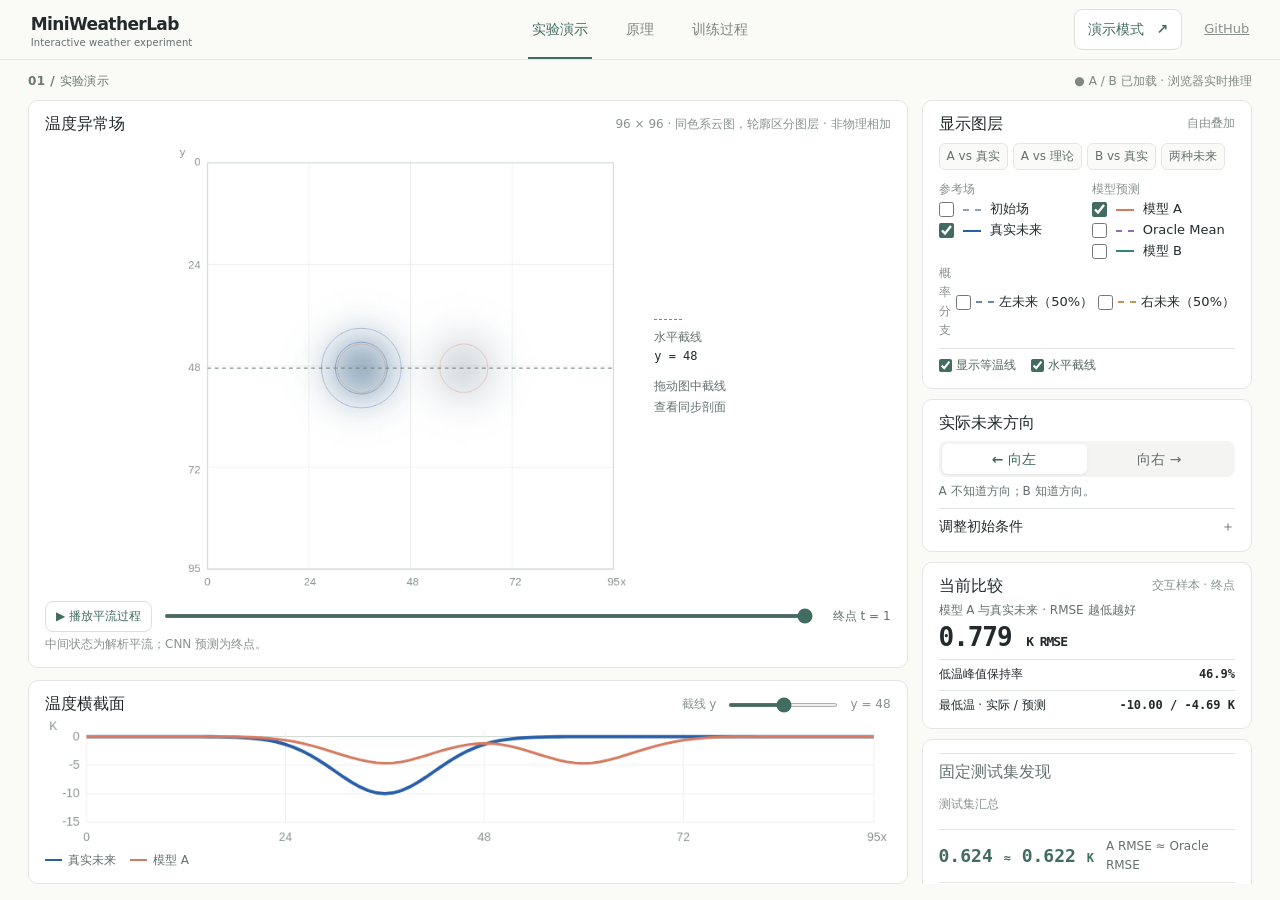
==== web/index.html @ 201e47e3 "Initial release: MiniWeatherLab" ====
<!doctype html>
<html lang="zh-CN"><head><meta charset="utf-8"><meta name="viewport" content="width=device-width,initial-scale=1"><title>MiniWeatherLab · 互动天气实验</title><link rel="stylesheet" href="style.css"><link rel="stylesheet" href="principle.css"><link rel="stylesheet" href="training.css"><script defer src="vendor/onnxruntime/ort.min.js"></script><script defer src="principle.js"></script><script defer src="training.js"></script><script defer src="app.js"></script></head>
<body><header class="topbar"><div class="brand">MiniWeatherLab <small>Interactive weather experiment</small></div><nav aria-label="主要导航"><button class="tab active" data-tab="experiment">实验演示</button><button class="tab" data-tab="principle">原理</button><button class="tab" data-tab="training">训练过程</button></nav><div class="top-actions"><button id="present-open" class="outline">演示模式 <span>↗</span></button><a class="github" href="https://github.com/zhuzai-2007/MiniWeatherLab">GitHub</a></div></header>
<main><section id="experiment" class="view"><div class="view-label"><span>01 / 实验演示</span><span id="status" class="status">正在加载模型…</span></div><div class="experiment-grid"><div class="visual-column"><section class="panel field-panel"><div class="panel-heading"><h2>温度异常场</h2><span class="small-label">96 × 96 · 同色系云图，轮廓区分图层 · 非物理相加</span></div><div class="field-layout"><div class="plot-wrap"><canvas id="field" width="620" height="620" aria-label="可叠加温度异常场，点击或拖动调整截线"></canvas><div id="field-tip" class="tooltip" hidden></div></div><div class="field-note"><span class="note-line"></span><span>水平截线<br><b id="slice-label">y = 48</b></span><p>拖动图中截线<br>查看同步剖面</p></div></div><div class="play-row"><button id="physical-play" class="subtle-button">▶ 播放平流过程</button><input id="physical-progress" type="range" min="0" max="100" value="100" aria-label="平流过程进度"><span id="physical-label">终点 t = 1</span></div><p class="footnote">中间状态为解析平流；CNN 预测为终点。</p></section><section class="panel profile-panel"><div class="panel-heading"><h2>温度横截面</h2><label class="slice-control">截线 y <input id="slice-range" type="range" min="0" max="95" value="48" aria-label="温度截线 y 坐标"><span id="profile-y">y = 48</span></label></div><div class="profile-wrap"><canvas id="profile" width="980" height="220" aria-label="温度横截面曲线"></canvas><div id="profile-tip" class="tooltip" hidden></div></div><div id="profile-legend" class="legend"></div></section></div><aside class="sidebar"><section class="panel controls"><div class="section-title"><h2>显示图层</h2><span>自由叠加</span></div><div class="presets"><button data-preset="truth,a">A vs 真实</button><button data-preset="a,oracle">A vs 理论</button><button data-preset="truth,b">B vs 真实</button><button data-preset="left,right">两种未来</button></div><div id="layers"></div><div class="aux-layers"><label><input id="show-contours" type="checkbox" checked> 显示等温线</label><label><input id="show-slice" type="checkbox" checked> 水平截线</label></div></section><section class="panel direction-card"><h2>实际未来方向</h2><div class="seg"><button data-dir="-1" class="active">← 向左</button><button data-dir="1">向右 →</button></div><p class="hint">A 不知道方向；B 知道方向。</p><details class="parameters"><summary>调整初始条件 <span>＋</span></summary><div class="parameter-list"><label>异常幅度 <output id="amp-out"></output><input id="amp" type="range" min="6" max="14" step="0.5" value="10"></label><label>中心 X <output id="x-out"></output><input id="x" type="range" min="20" max="75" value="48"></label><label>中心 Y <output id="y-out"></output><input id="y" type="range" min="20" max="75" value="48"></label><label>宽度 σ <output id="sigma-out"></output><input id="sigma" type="range" min="3.5" max="6" step="0.5" value="6"></label><button id="reset" class="text-button">恢复默认样本 ↺</button></div></details></section><section class="panel comparison"><div class="section-title"><h2>当前比较</h2><span>交互样本 · 终点</span></div><div id="metrics"></div></section><section class="panel finding"><div class="section-title"><h2>固定测试集发现</h2><span>测试集汇总</span></div><div><strong>0.624 <small>≈</small> 0.622 <small>K</small></strong><span>A RMSE ≈ Oracle RMSE</span></div><div><strong>46.8% <small>→</small> 95.9%</strong><span>峰值保持率 · A → B</span></div></section></aside></div></section><section id="principle" class="view" hidden><div class="view-label"><span>02 / 原理</span><span>从一个初始场到预测结果</span></div><div id="principle-content"></div></section><section id="training" class="view" hidden><div class="view-label"><span>03 / 训练过程</span><span>真实训练记录与固定样本</span></div><div id="training-content"></div></section></main>
<div id="presentation" class="presentation" hidden role="dialog" aria-modal="true" aria-label="演示模式"><div class="present-top"><span>MiniWeatherLab <small> / 演示模式</small></span><button id="present-close">退出演示 ×</button></div><div class="present-body"><div class="present-heading"><div id="present-kicker" class="eyebrow"></div><h2 id="present-title"></h2><p id="present-copy"></p></div><div class="present-content"><div class="present-chart"><canvas id="present-field" width="620" height="620"></canvas><canvas id="present-profile" width="820" height="180"></canvas><div id="present-legend" class="legend"></div></div><aside id="present-aside"></aside></div></div><div class="present-bottom"><div id="present-dots"></div><div class="present-buttons"><button id="present-prev">← 上一步</button><button id="present-next" class="primary">下一步 →</button></div></div></div></body></html>
---- web/style.css ----
:root{--bg:#fafaf7;--paper:#fff;--ink:#222a2b;--muted:#64706f;--line:#e3e7e3;--green:#426c61;--soft:#e5f0eb;font-family:Inter,"Segoe UI","PingFang SC","Microsoft YaHei",system-ui,sans-serif;color:var(--ink);background:var(--bg);font-synthesis:none}*{box-sizing:border-box}body{margin:0;font-size:14px;line-height:1.6}button,input,summary{font:inherit}button{cursor:pointer}button:focus-visible,input:focus-visible,summary:focus-visible,canvas:focus-visible{outline:2px solid #426c61;outline-offset:3px}button{color:inherit}p,h1,h2,h3{margin:0}h1{font-size:clamp(27px,2.4vw,36px);line-height:1.25;letter-spacing:-.045em;font-weight:650}h2{font-size:18px;line-height:1.3;font-weight:650}h3{font-size:14px;font-weight:650}.topbar{height:68px;padding:0 3.2%;border-bottom:1px solid var(--line);display:grid;grid-template-columns:1fr auto 1fr;align-items:center;background:rgba(250,250,247,.97)}.brand{font-size:17px;font-weight:700;letter-spacing:-.035em}.brand small{display:block;font-size:10px;font-weight:400;letter-spacing:.01em;color:var(--muted);line-height:1}.topbar nav{align-self:stretch;display:flex;gap:30px}.tab{position:relative;border:0;background:none;padding:0 4px;color:#7d8782}.tab.active{color:var(--green);font-weight:700}.tab.active:after{content:"";height:2px;position:absolute;bottom:0;left:0;right:0;background:var(--green)}.top-actions{justify-self:end;display:flex;align-items:center;gap:22px}.outline,.subtle-button{background:#fff;border:1px solid #d9e1dc;border-radius:8px;padding:8px 13px;font-weight:600;color:var(--green)}.outline span{margin-left:8px}.github{color:#89928e;font-size:13px}main{max-width:1440px;padding:28px 38px 48px;margin:auto}.view[hidden],.presentation[hidden]{display:none}.view{animation:appear .2s ease}@keyframes appear{from{opacity:.6;transform:translateY(3px)}to{opacity:1;transform:none}}.page-heading{display:flex;justify-content:space-between;align-items:end;gap:20px;margin:0 0 22px}.page-heading p{color:var(--muted);font-size:15px;margin-top:6px}.eyebrow{font-size:12px;color:var(--green);letter-spacing:.08em;font-weight:650;margin-bottom:7px}.status{color:#6f817a;font-size:12px;white-space:nowrap}.experiment-grid{display:grid;grid-template-columns:minmax(0,1fr) 315px;gap:22px;align-items:start}.visual-column,.sidebar{display:grid;gap:16px}.panel{background:var(--paper);border:1px solid var(--line);border-radius:11px;padding:20px 22px}.panel-heading,.section-title{display:flex;align-items:start;justify-content:space-between;gap:12px}.panel-heading p{color:var(--muted);font-size:12px;margin-top:4px}.small-label,.section-title span{font-size:12px;color:#89928e;white-space:nowrap}.field-layout{display:flex;align-items:center;justify-content:center;gap:24px}.plot-wrap{position:relative;width:min(100%,420px);flex:0 1 420px}.plot-wrap canvas,.profile-wrap canvas{width:100%;height:auto;display:block;touch-action:none}.field-note{width:125px;color:var(--muted);font-size:12px}.field-note b{color:var(--ink);font-family:ui-monospace,Consolas,monospace;font-weight:500}.field-note p{margin-top:16px;line-height:1.7}.note-line{display:block;width:28px;border-top:1px dashed #7c8c84;margin-bottom:8px}.play-row{display:flex;align-items:center;gap:14px;margin-top:2px;color:var(--muted);font-size:12px}.play-row input{flex:1}.play-row span{min-width:66px;text-align:right}input[type=range]{accent-color:var(--green);height:4px}.footnote{font-size:12px;color:#89928e;margin-top:9px}.profile-panel{padding-top:17px}.profile-wrap{position:relative;margin-top:6px}.legend{display:flex;flex-wrap:wrap;gap:7px 18px;color:var(--muted);font-size:12px}.legend span{display:inline-flex;align-items:center;gap:6px}.legend i{width:17px;border-top:2px solid var(--c);display:inline-block}.legend i.dashed{border-top-style:dashed}.controls{padding:20px}.presets{display:flex;flex-wrap:wrap;gap:6px;margin:15px 0 16px}.presets button{border:1px solid var(--line);border-radius:6px;background:#fafbf9;padding:4px 8px;color:#64706f;font-size:12px}.presets button:hover,.text-button:hover{color:var(--green);border-color:#a8c1b4}.layer-group{margin-top:12px}.layer-group>p{font-size:12px;color:#89928e;margin-bottom:3px}.layer{display:flex;align-items:center;gap:9px;padding:3px 0;cursor:pointer}.layer input{accent-color:var(--green);width:15px;height:15px;margin:0}.layer .swatch{width:18px;border-top:2px solid var(--c)}.layer .swatch.dashed{border-top-style:dashed}.side-divider{border-top:1px solid var(--line);margin:16px 0}.seg{display:flex;background:#f4f5f2;border-radius:8px;padding:3px;margin-top:9px}.seg button{width:50%;border:0;border-radius:6px;background:transparent;padding:6px;color:var(--muted)}.seg button.active{background:white;color:var(--green);box-shadow:0 1px 3px #263a2c15;font-weight:650}.hint{color:var(--muted);font-size:12px;margin-top:8px}.parameters{border-top:1px solid var(--line);margin-top:16px;padding-top:13px}.parameters summary{cursor:pointer;list-style:none;font-weight:650}.parameters summary span{float:right;color:var(--muted)}.parameter-list{display:grid;gap:12px;margin-top:14px}.parameter-list label{font-size:12px}.parameter-list output{float:right;color:var(--green);font-family:ui-monospace,monospace}.parameter-list input{display:block;width:100%;margin:10px 0 0}.text-button{border:0;background:none;color:var(--green);padding:0;text-align:left;font-size:12px}.comparison .section-title{margin-bottom:13px}.metric-caption{font-size:12px;color:var(--muted)}.metric-number{font:600 30px/1.3 ui-monospace,Consolas,monospace;letter-spacing:-.04em;margin:3px 0}.metric-number small{font-size:13px}.metric-description{font-size:12px;color:var(--muted)}.metric-row{display:flex;justify-content:space-between;gap:12px;border-top:1px solid var(--line);padding-top:10px;margin-top:10px;font-size:12px}.metric-row b{font-family:ui-monospace,monospace;white-space:nowrap}.finding{padding:5px 6px;color:var(--muted);font-size:12px}.finding p{color:var(--ink);font-size:14px;margin-bottom:11px}.finding>div:not(.eyebrow){display:flex;flex-direction:column;border-top:1px solid var(--line);padding:8px 0}.finding strong{font:600 19px ui-monospace,monospace;color:var(--green)}.finding strong small{font-size:12px}.tooltip{position:absolute;z-index:3;background:#fff;border:1px solid #dce4df;box-shadow:0 3px 12px #23352c16;border-radius:7px;padding:7px 9px;pointer-events:none;white-space:nowrap;font:12px/1.6 ui-monospace,monospace;color:#43514b}.presentation{position:fixed;inset:0;z-index:20;background:#fafaf7;display:flex;flex-direction:column;padding:24px 4vw}.present-top,.present-bottom{display:flex;justify-content:space-between;align-items:center}.present-top{font-weight:700}.present-top small{color:var(--muted);font-size:12px;font-weight:400}.present-top button,.present-buttons button{border:1px solid var(--line);border-radius:8px;padding:8px 14px;background:white}.present-body{width:min(1180px,100%);margin:auto;min-height:0}.present-heading h2{font-size:clamp(26px,3vw,38px);letter-spacing:-.04em}.present-heading p{font-size:16px;color:var(--muted);margin-top:7px}.present-content{display:grid;grid-template-columns:minmax(0,1fr) 280px;align-items:center;gap:6vw;margin-top:8px}.present-chart{text-align:center;min-height:0}.present-chart>canvas:first-child{display:block;width:min(100%,min(53vh,520px));margin:auto}.present-chart>canvas:nth-child(2){width:min(100%,620px);display:none;margin:auto}.present-chart.profile-visible>canvas:first-child{width:min(100%,min(40vh,400px))}.present-chart.profile-visible>canvas:nth-child(2){display:block}.present-chart .legend{justify-content:center}.present-content aside{font-size:15px;color:var(--muted)}.present-content aside strong{display:block;color:var(--green);font:600 32px/1.3 ui-monospace,monospace;margin:18px 0 5px}.present-content aside button{margin-top:20px}.present-bottom{border-top:1px solid var(--line);padding-top:16px}.present-buttons{display:flex;gap:8px}.present-buttons .primary,.primary{background:var(--green);border-color:var(--green);color:white}.dot{width:8px;height:8px;border:0;border-radius:50%;background:#d4dcd6;padding:0;margin-right:9px}.dot.active{background:var(--green)}@media(max-width:1023px){.experiment-grid{grid-template-columns:1fr}.sidebar{grid-template-columns:1fr 1fr}.controls{grid-row:span 2}.finding{padding:15px}.field-layout{gap:10px}}@media(max-width:650px){.topbar{height:auto;min-height:62px;padding:10px 16px;grid-template-columns:1fr auto;gap:4px}.brand{font-size:15px}.brand small,.github{display:none}.topbar nav{grid-row:2;grid-column:1/-1;height:40px;justify-content:center}.top-actions{grid-column:2;grid-row:1}.outline{padding:6px 9px;font-size:12px}main{padding:22px 15px 36px}.page-heading{display:block}.status{margin-top:8px}.sidebar{grid-template-columns:1fr}.field-note{display:none}.panel{padding:16px}.field-layout{margin:5px -5px}.plot-wrap{max-width:100%}.muted{display:none}.play-row{gap:8px}.play-row button{font-size:12px;white-space:nowrap;padding:7px}.present-content{grid-template-columns:1fr;gap:4px}.presentation{padding:16px}.present-content aside{font-size:13px}.present-content aside strong{font-size:20px;margin:5px 0}.present-chart>canvas:first-child{width:min(100%,36vh)}.present-chart.profile-visible>canvas:first-child{width:min(100%,28vh)}.present-heading h2{font-size:25px}.present-heading p{font-size:13px}.present-buttons button{font-size:12px;padding:7px}.present-top{font-size:13px}}
.baseline-details{border-top:1px solid var(--line);padding-top:10px}.baseline-details summary{cursor:pointer;color:var(--green)}.baseline-details table{width:100%;border-collapse:collapse;margin-top:8px;text-align:left;font-size:11px}.baseline-details th,.baseline-details td{padding:4px 2px;border-bottom:1px solid var(--line)}.baseline-details th{font-weight:500;color:#89928e}
.slice-control{display:flex;align-items:center;gap:10px;margin-top:9px;color:#89928e;font-size:12px}.slice-control input{width:140px}.baseline-details table{font-size:12px}@media(max-width:650px){.muted{display:inline}}
/* Compact exhibition layout: one shared viewport for the three desktop views. */
@media(min-width:1024px){
  html,body{height:100%;overflow:hidden}
  .topbar{height:60px;padding-inline:2.4%}
  main{max-width:1680px;height:calc(100dvh - 60px);padding:12px 28px 16px;display:flex;flex-direction:column}
  .view:not([hidden]){height:100%;min-height:0;display:flex;flex-direction:column}
  .view-label{flex:0 0 auto;display:flex;justify-content:space-between;align-items:center;margin:0 0 9px;color:#687972;font-size:12px;letter-spacing:.035em;font-weight:650}
  .view-label>span:last-child{font-weight:400;letter-spacing:0;color:#7d8982}
  .experiment-grid{min-height:0;flex:1;grid-template-columns:minmax(0,1fr) minmax(300px,27%);gap:14px;align-items:stretch}
  .visual-column{min-height:0;display:grid;grid-template-rows:minmax(0,1fr) minmax(165px,26%);gap:12px}
  .sidebar{min-height:0;display:flex;flex-direction:column;gap:10px;overflow:auto;overscroll-behavior:contain}
  .panel{padding:13px 16px;border-radius:10px}
  .field-panel{min-height:0;display:grid;grid-template-rows:auto minmax(0,1fr) auto auto;gap:3px}
  .panel-heading{align-items:center}.panel-heading h2,.section-title h2,.direction-card h2{font-size:16px}
  .field-layout{min-height:0;gap:28px;justify-content:center}
  .plot-wrap{height:100%;max-height:590px;width:auto;max-width:calc(100% - 155px);aspect-ratio:1;flex:0 1 auto}
  .plot-wrap canvas{width:100%;height:100%}
  .field-note{font-size:12px;flex:0 0 115px}.field-note p{margin-top:10px}
  .play-row{margin:0;gap:10px}.play-row button{padding:5px 10px}.footnote{margin:0}
  .profile-panel{min-height:0;display:grid;grid-template-rows:auto minmax(0,1fr) auto;gap:3px}
  .profile-wrap{min-height:0;margin:0}.profile-wrap canvas{width:100%;height:100%}
  .slice-control{margin:0}.slice-control input{width:110px}.legend{gap:4px 14px}
  .controls{padding:13px 16px}.presets{margin:8px 0;gap:5px}.presets button{padding:3px 7px}
  #layers{display:grid;grid-template-columns:1fr 1fr;column-gap:10px}.layer-group{margin:2px 0 0}.layer-group>p{margin:0}.layer{padding:1px 0;line-height:1.45;font-size:13px}.layer-group:last-child{grid-column:1 / -1;display:flex;gap:12px;align-items:center}.layer-group:last-child>p{min-width:50px}
  .aux-layers{display:flex;gap:15px;border-top:1px solid var(--line);padding-top:7px;margin-top:7px;font-size:12px;color:#52675d}.aux-layers label{display:flex;align-items:center;gap:4px}.aux-layers input{accent-color:var(--green);margin:0}
  .direction-card .seg{margin-top:7px}.seg button{padding:4px}.hint{margin-top:5px}.parameters{margin-top:7px;padding-top:6px}.parameter-list{gap:8px}.parameter-list input{margin-top:6px}
  .comparison .section-title{margin-bottom:5px}.metric-number{font-size:26px;margin:0}.metric-row{margin-top:5px;padding-top:5px;font-size:12px}.metric-caption{font-size:12px}
  .finding{padding:13px 16px}.finding>div:not(.section-title){display:grid;grid-template-columns:auto 1fr;gap:12px;align-items:center;border-top:1px solid var(--line);padding:7px 0 0;margin-top:7px}.finding strong{font-size:18px;white-space:nowrap}.finding span{font-size:12px}
  #principle-content,#training-content{flex:1;min-height:0}
}
@media(max-width:1023px){.view-label{display:flex;justify-content:space-between;color:#687972;font-size:12px;margin:0 0 12px}.aux-layers{display:flex;gap:16px;margin-top:12px;font-size:13px}.aux-layers input{accent-color:var(--green)}.direction-card{padding:16px}.finding{background:white;border:1px solid var(--line);border-radius:10px}.finding>div:not(.section-title){margin-top:8px}.field-note{display:none}}
@media(min-width:1024px) and (max-height:800px){main{padding-top:8px;padding-bottom:10px}.view-label{margin-bottom:6px}.sidebar{gap:7px}.panel{padding:10px 13px}.controls{padding:10px 13px}.layer{font-size:12px}.presets{margin:5px 0}.presets button{padding:2px 6px}.aux-layers{margin-top:4px;padding-top:5px}.finding{padding:10px 13px}.finding>div:not(.section-title){padding-top:4px;margin-top:4px}.finding strong{font-size:16px}.metric-number{font-size:23px}.visual-column{grid-template-rows:minmax(0,1fr) minmax(150px,25%);gap:8px}.footnote{font-size:11px}}
@media(min-width:1024px){.finding>.section-title{display:flex;flex-direction:row;border:0;margin:0;padding:0}.layer-group:last-child{gap:5px}.layer-group:last-child>p{min-width:auto}.layer-group:last-child .layer{white-space:nowrap;gap:5px}.training-topline .training-index{display:none}}
@media(min-width:1024px) and (max-height:800px){.finding>.section-title{border:0;padding:0;margin:0}.sidebar{gap:6px}.comparison .metric-row{margin-top:3px;padding-top:3px}.direction-card .hint{margin-top:2px}.parameters{margin-top:4px;padding-top:3px}.layer-group>p{font-size:11px}}
@media(min-width:1024px){.training-topline>span{display:none}}
.training-topline .training-index{display:none}
---- web/principle.css ----
/* The principles tab fits the height supplied by the application shell. */
.principle-shell{display:grid;grid-template-columns:minmax(0,1.4fr) minmax(410px,1fr);gap:18px;height:100%;min-height:0;color:#222a2b}
.principle-panel{background:#fff;border:1px solid #e3e7e3;border-radius:11px;padding:18px 20px;min-width:0;min-height:0;display:flex;flex-direction:column}
.principle-head{display:flex;align-items:end;justify-content:space-between;gap:12px}.principle-kicker{color:#658077;letter-spacing:.06em;font-size:12px;font-weight:650}.principle-head h2{font-size:19px;line-height:1.25;margin:4px 0 0;color:#222a2b}.principle-caption{color:#89928e;font-size:12px;white-space:nowrap}
.flow-list{display:flex;flex-direction:column;justify-content:center;flex:1;min-height:0;margin:10px 0}.flow-step{display:flex;align-items:center;gap:14px;background:#f8f9f7;border:1px solid #edf0ed;border-radius:8px;padding:9px 13px;min-height:64px;flex:1;max-height:88px}.flow-index{font:600 13px ui-monospace,Consolas,monospace;color:#79948a}.flow-copy{flex:1;min-width:0}.flow-copy h3{font-size:15px;color:#222a2b;line-height:1.3;margin:0 0 3px}.flow-copy p{font-size:13px;color:#64706f;line-height:1.45;margin:0}.flow-link{height:15px;line-height:15px;padding-left:18px;color:#8da59a;font-size:13px}.flow-art{flex:0 0 145px;height:48px;display:flex;align-items:center;justify-content:center}.mini-field span{height:46px;width:84px;background:radial-gradient(ellipse at center,rgba(116,137,150,.78) 0,rgba(148,163,173,.45) 18%,rgba(148,163,173,.08) 53%,transparent 70%)}.two-futures{gap:5px}.two-futures span{display:grid;place-items:end center;width:62px;height:47px;background:radial-gradient(ellipse at center 38%,rgba(83,119,178,.55),rgba(103,133,188,.12) 38%,transparent 65%);font:11px ui-monospace,monospace;color:#6785bc}.two-futures span+span{background:radial-gradient(ellipse at center 38%,rgba(172,125,67,.55),rgba(194,149,93,.12) 38%,transparent 65%);color:#a97840}.input-pills{flex-direction:column;align-items:flex-start;gap:3px;font-size:12px;color:#64706f}.input-pills span{background:#edf2ef;border-radius:4px;padding:1px 7px;white-space:nowrap}.input-pills b{color:#c8765e;margin-right:4px}.input-pills span+span b{color:#2c8978}.flow-kernel{display:grid;align-content:center;justify-content:center;grid-template-columns:repeat(3,14px);grid-template-rows:repeat(3,14px);gap:2px}.flow-kernel i{background:#e3eee8;border:1px solid #c7d8ce;border-radius:2px}.flow-kernel i:nth-child(5){background:#a8c8b9}.loss-mark{gap:4px;flex-wrap:wrap;align-content:center;color:#64706f;font-size:12px}.loss-mark span{padding:2px 6px;border:1px solid #dfe7e1;border-radius:4px}.loss-mark b{color:#a8b6ad;font-weight:400}.loss-mark strong{font:600 12px ui-monospace,monospace;color:#426c61;width:100%;text-align:center}.principle-foot,.principle-note{font-size:12px;line-height:1.45;color:#89928e;margin:0}.principle-foot{border-top:1px solid #edf0ed;padding-top:10px}
.principle-intro{font-size:13px;color:#64706f;margin:8px 0 5px;line-height:1.45}.principle-grids{display:flex;align-items:center;justify-content:center;gap:16px;flex:1;min-height:0;padding:3px 0}.grid-block>span,.calc-block>span,.calc-result>span{display:block;font-size:12px;color:#64706f;text-align:center;margin-bottom:5px}.p-input-grid,.p-output-grid,.p-patch-grid,.p-kernel-grid,.p-product-grid{display:grid;gap:2px}.p-input-grid{grid-template-columns:repeat(8,21px)}.p-output-grid{grid-template-columns:repeat(6,21px)}.p-input-grid span,.p-output-grid span,.p-patch-grid span,.p-kernel-grid span,.p-product-grid span{width:21px;height:21px;display:grid;place-items:center;border-radius:3px;border:1px solid #e2e9e5;font:12px ui-monospace,Consolas,monospace;color:#536b60;background:#f4f7f5}.p-input-grid span{background:rgba(96,145,169,calc(.07 + var(--cold)*.35))}.p-input-grid span.in-window{border-color:#c5765f;box-shadow:inset 0 0 0 1px #d98f78}.p-output-grid span{background:#f5f7f5;color:#81918a}.p-output-grid span.current{background:#e0efe7;border-color:#77a290;color:#31574d;font-weight:700}.grid-arrow{font-size:22px;color:#a8b7af}.principle-formula{text-align:center;font:20px/1.3 Georgia,serif;color:#263331;white-space:nowrap;padding:6px 0;border-top:1px solid #edf0ed}.calculation{display:flex;align-items:center;justify-content:center;gap:9px;padding:7px 0}.p-patch-grid,.p-kernel-grid,.p-product-grid{grid-template-columns:repeat(3,21px)}.p-kernel-grid span{background:#fbefeb;border-color:#edd8d0;color:#a05b48}.p-product-grid span{background:#eaf2ed;border-color:#d5e5da;color:#426c61}.calc-operator{color:#a7b4ad;font-weight:400;font-size:19px}.calc-result{min-width:85px;text-align:center}.calc-result strong{font:600 24px/1.2 ui-monospace,Consolas,monospace;color:#426c61}.principle-controls{display:flex;align-items:center;gap:7px;padding:8px 0 7px;flex-wrap:wrap}.principle-controls button,.principle-controls select{border:1px solid #dbe4dd;background:white;border-radius:7px;padding:5px 10px;color:#426c61;cursor:pointer;font:inherit;font-size:12px}.principle-controls .p-play{background:#426c61;border-color:#426c61;color:white}.principle-controls label,.p-position{font-size:12px;color:#89928e}.p-position{margin-left:auto;font-family:ui-monospace,Consolas,monospace}.principle-note{border-top:1px solid #edf0ed;padding-top:8px}
@media(max-height:800px) and (min-width:901px){.principle-panel{padding:12px 16px}.principle-head h2{font-size:17px}.flow-list{margin:6px 0}.flow-step{min-height:55px;padding:6px 10px}.flow-link{height:12px;line-height:12px}.flow-art{height:40px}.principle-intro{margin:4px 0}.principle-grids{gap:10px}.p-input-grid{grid-template-columns:repeat(8,19px)}.p-output-grid{grid-template-columns:repeat(6,19px)}.p-input-grid span,.p-output-grid span{width:19px;height:19px}.principle-formula{font-size:18px;padding:3px 0}.calculation{padding:4px 0}.principle-controls{padding:5px 0}.principle-note{padding-top:5px}}
@media(max-width:900px){.principle-shell{grid-template-columns:1fr;height:auto}.principle-panel{min-height:0}.flow-list{gap:0;margin:14px 0}.flow-step{min-height:68px}.principle-grids{padding:16px 0}.principle-conv{min-height:530px}}
@media(max-width:520px){.principle-panel{padding:15px}.principle-head h2{font-size:17px}.principle-caption{display:none}.flow-art{flex-basis:85px}.flow-step{gap:8px;padding:8px}.flow-copy p{font-size:12px}.input-pills{font-size:10px}.input-pills span{padding:1px 3px}.two-futures span{width:40px;font-size:10px}.principle-grids{gap:10px}.p-input-grid{grid-template-columns:repeat(8,19px)}.p-output-grid{grid-template-columns:repeat(6,19px)}.p-input-grid span,.p-output-grid span{width:19px;height:19px;font-size:11px}.grid-arrow{font-size:16px}.calculation{gap:4px}.p-patch-grid,.p-kernel-grid,.p-product-grid{grid-template-columns:repeat(3,18px)}.p-patch-grid span,.p-kernel-grid span,.p-product-grid span{width:18px;height:18px;font-size:11px}.calc-result{min-width:60px}.principle-formula{font-size:17px}.principle-conv{min-height:490px}}
/* A compact, honest comparison of two illustrative local filters. */
.p-kernel-choice{display:flex;align-items:center;justify-content:center;gap:7px;flex-wrap:wrap;font-size:12px;color:#64706f;padding:5px 0}
.p-kernel-choice button{border:1px solid #dbe4dd;border-radius:6px;background:#fff;color:#536b60;font:inherit;padding:3px 8px;cursor:pointer}
.p-kernel-choice button.selected{background:#e5f0eb;color:#31574d;border-color:#b6d0c2;font-weight:650}
.p-comparison{color:#426c61;font-family:ui-monospace,Consolas,monospace}
@media(max-height:800px) and (min-width:901px){.p-kernel-choice{padding:2px 0;gap:5px}.p-kernel-choice button{padding:2px 6px}.principle-intro{line-height:1.35}.flow-copy p{line-height:1.35}}
---- web/training.css ----
/* Training replay is sized by the parent tab; all visual states share one epoch. */
.training-screen{height:100%;min-height:0;display:grid;grid-template-rows:auto minmax(125px,1fr) auto auto minmax(165px,1.1fr) auto;gap:9px;color:#222a2b}
.training-topline,.training-chart-heading,.training-snap-title,.training-controls,.training-foot{display:flex;align-items:center;gap:12px}
.training-topline,.training-chart-heading,.training-snap-title,.training-foot{justify-content:space-between}
.training-topline>div{display:flex;align-items:baseline;gap:14px}.training-topline h2{font-size:19px;margin:0;line-height:1.2}.training-topline>span,.training-index,.training-scale-label,.training-checkpoint{font-size:12px;color:#73817a}.training-index{color:#426c61;font-weight:650;letter-spacing:.05em}
.training-chart-panel{min-height:0;background:#fff;border:1px solid #e3e7e3;border-radius:10px;padding:12px 16px 7px;display:flex;flex-direction:column}.training-chart-heading strong,.training-snap-title strong{font-size:15px}.training-key{display:flex;gap:16px;align-items:center;font-size:12px}.training-key .a{color:#bc654e}.training-key .b{color:#217b6b}.training-key .faint{opacity:.7}.training-loss{width:100%;height:100%;min-height:0;display:block;margin-top:4px;overflow:visible}
.training-controls{padding:0 3px}.training-play{border:1px solid #426c61;background:#426c61;color:#fff;border-radius:8px;font-weight:650;padding:7px 13px;white-space:nowrap}.training-controls label{font-size:12px;color:#64706f;white-space:nowrap}.training-speed{font:inherit;background:#fff;color:#426c61;border:1px solid #dce4de;border-radius:6px;padding:6px}.training-timeline{display:flex;align-items:center;gap:10px;flex:1;min-width:100px}.training-timeline input{flex:1;min-width:40px;accent-color:#426c61}.training-epoch{font:600 14px ui-monospace,Consolas,monospace;white-space:nowrap;min-width:90px;text-align:right}
.training-snap-title{padding:0 3px}.training-fields{display:grid;grid-template-columns:repeat(3,minmax(0,1fr));gap:12px;min-height:0}.training-fields figure{min-width:0;min-height:0;margin:0;padding:9px 12px 7px;border:1px solid #e3e7e3;border-radius:10px;background:#fff;display:grid;grid-template-rows:auto minmax(0,1fr) auto;gap:4px}.training-fields figcaption{display:flex;align-items:baseline;justify-content:space-between;gap:10px;font-size:15px}.training-fields figcaption span,.training-fields small{color:#718079;font-size:12px}.training-fields canvas{display:block;min-height:0;max-height:100%;max-width:100%;height:100%;width:auto;aspect-ratio:1;justify-self:center;image-rendering:auto}.training-fields small{text-align:center;font-family:ui-monospace,Consolas,monospace}.training-foot{font-size:12px;line-height:1.35;color:#718079;padding:0 3px}.training-foot span:last-child{text-align:right}.training-error{color:#9d5448}
@media(max-width:900px){.training-screen{height:auto;grid-template-rows:auto 220px auto auto auto auto;gap:12px}.training-fields figure{grid-template-rows:auto auto auto}.training-fields canvas{width:100%;height:auto;max-height:none}.training-chart-panel{min-height:220px}.training-foot{align-items:start;gap:8px;flex-wrap:wrap}.training-foot span:last-child{text-align:left}}
@media(max-width:600px){.training-topline>span,.training-scale-label{display:none}.training-topline h2{font-size:17px}.training-chart-panel{padding:10px 6px}.training-chart-heading{align-items:start;flex-direction:column;gap:4px}.training-key{gap:9px;font-size:11px}.training-controls{flex-wrap:wrap}.training-timeline{flex-basis:65%;order:3}.training-epoch{order:4}.training-snap-title{align-items:start;gap:4px;flex-direction:column}.training-fields{gap:5px}.training-fields figure{padding:7px 4px}.training-fields figcaption{flex-direction:column;gap:0;font-size:13px}.training-fields figcaption span,.training-fields small{font-size:11px}.training-foot{font-size:11px}}
/* Reserve more of the single-screen view for the three equally scaled fields. */
@media(min-width:1024px){.training-screen{grid-template-rows:auto minmax(125px,.85fr) auto auto minmax(180px,1.3fr) auto}.training-fields figure{padding:7px 10px 5px;gap:2px}}
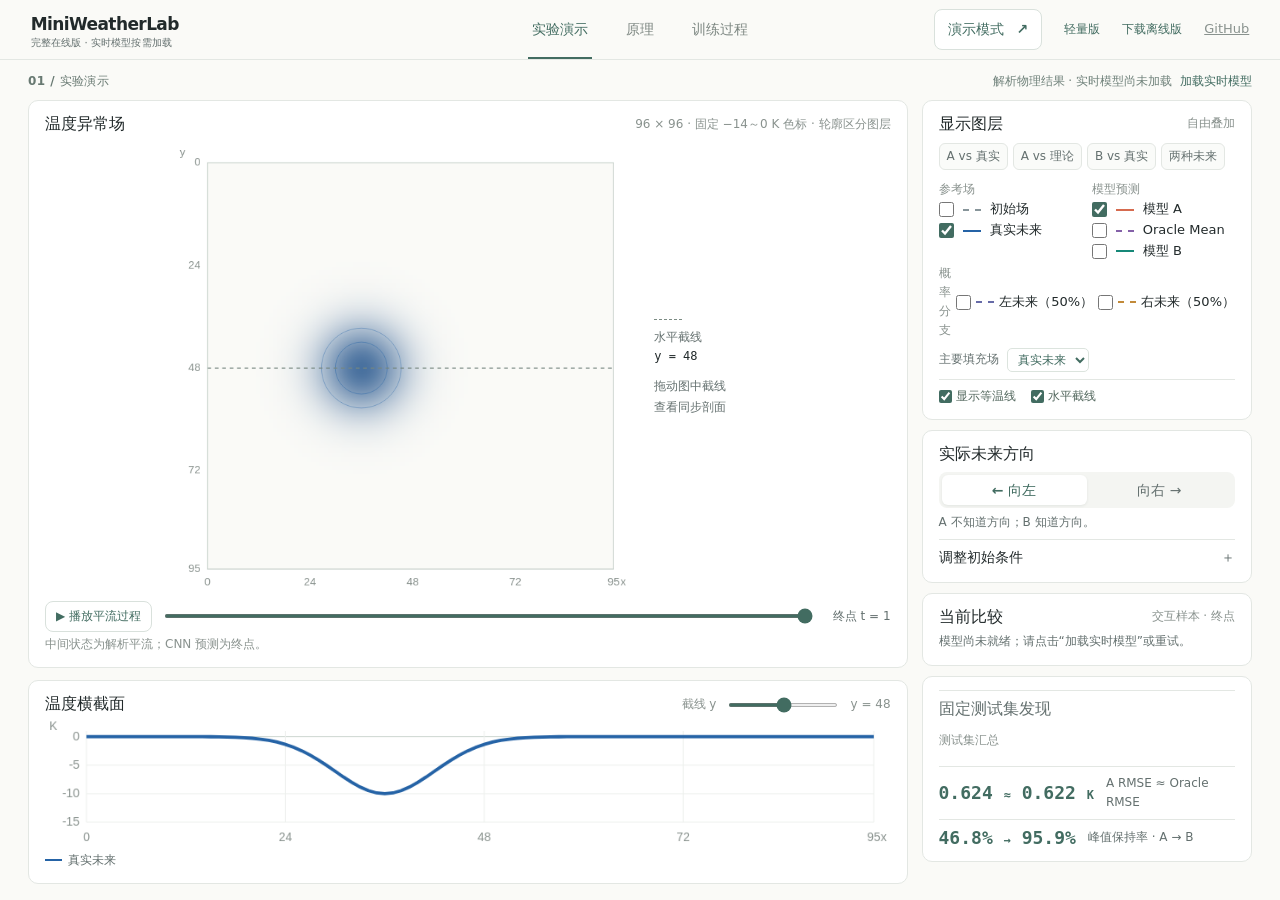
==== commit c8e20e5a: "Add lightweight and offline weather demonstrations" ====
--- a/web/index.html
+++ b/web/index.html
@@ -1,10 +1,5 @@
 <!doctype html>
-<html lang="zh-CN"><head><meta charset="utf-8"><meta name="viewport" content="width=device-width,initial-scale=1"><title>MiniWeatherLab · 互动天气实验</title><link rel="stylesheet" href="style.css"><link rel="stylesheet" href="principle.css"><link rel="stylesheet" href="training.css"><script defer src="vendor/onnxruntime/ort.min.js"></script><script defer src="principle.js"></script><script defer src="training.js"></script><script defer src="app.js"></script></head>
-<body><header class="topbar"><div class="brand">MiniWeatherLab <small>Interactive weather experiment</small></div><nav aria-label="主要导航"><button class="tab active" data-tab="experiment">实验演示</button><button class="tab" data-tab="principle">原理</button><button class="tab" data-tab="training">训练过程</button></nav><div class="top-actions"><button id="present-open" class="outline">演示模式 <span>↗</span></button><a class="github" href="https://github.com/zhuzai-2007/MiniWeatherLab">GitHub</a></div></header>
-<main><section id="experiment" class="view"><div class="view-label"><span>01 / 实验演示</span><span id="status" class="status">正在加载模型…</span></div><div class="experiment-grid"><div class="visual-column"><section class="panel field-panel"><div class="panel-heading"><h2>温度异常场</h2><span class="small-label">96 × 96 · 同色系云图，轮廓区分图层 · 非物理相加</span></div><div class="field-layout"><div class="plot-wrap"><canvas id="field" width="620" height="620" aria-label="可叠加温度异常场，点击或拖动调整截线"></canvas><div id="field-tip" class="tooltip" hidden></div></div><div class="field-note"><span class="note-line"></span><span>水平截线<br><b id="slice-label">y = 48</b></span><p>拖动图中截线<br>查看同步剖面</p></div></div><div class="play-row"><button id="physical-play" class="subtle-button">▶ 播放平流过程</button><input id="physical-progress" type="range" min="0" max="100" value="100" aria-label="平流过程进度"><span id="physical-label">终点 t = 1</span></div><p class="footnote">中间状态为解析平流；CNN 预测为终点。</p></section><section class="panel profile-panel"><div class="panel-heading"><h2>温度横截面</h2><label class="slice-control">截线 y <input id="slice-range" type="range" min="0" max="95" value="48" aria-label="温度截线 y 坐标"><span id="profile-y">y = 48</span></label></div><div class="profile-wrap"><canvas id="profile" width="980" height="220" aria-label="温度横截面曲线"></canvas><div id="profile-tip" class="tooltip" hidden></div></div><div id="profile-legend" class="legend"></div></section></div><aside class="sidebar"><section class="panel controls"><div class="section-title"><h2>显示图层</h2><span>自由叠加</span></div><div class="presets"><button data-preset="truth,a">A vs 真实</button><button data-preset="a,oracle">A vs 理论</button><button data-preset="truth,b">B vs 真实</button><button data-preset="left,right">两种未来</button></div><div id="layers"></div><div class="aux-layers"><label><input id="show-contours" type="checkbox" checked> 显示等温线</label><label><input id="show-slice" type="checkbox" checked> 水平截线</label></div></section><section class="panel direction-card"><h2>实际未来方向</h2><div class="seg"><button data-dir="-1" class="active">← 向左</button><button data-dir="1">向右 →</button></div><p class="hint">A 不知道方向；B 知道方向。</p><details class="parameters"><summary>调整初始条件 <span>＋</span></summary><div class="parameter-list"><label>异常幅度 <output id="amp-out"></output><input id="amp" type="range" min="6" max="14" step="0.5" value="10"></label><label>中心 X <output id="x-out"></output><input id="x" type="range" min="20" max="75" value="48"></label><label>中心 Y <output id="y-out"></output><input id="y" type="range" min="20" max="75" value="48"></label><label>宽度 σ <output id="sigma-out"></output><input id="sigma" type="range" min="3.5" max="6" step="0.5" value="6"></label><button id="reset" class="text-button">恢复默认样本 ↺</button></div></details></section><section class="panel comparison"><div class="section-title"><h2>当前比较</h2><span>交互样本 · 终点</span></div><div id="metrics"></div></section><section class="panel finding"><div class="section-title"><h2>固定测试集发现</h2><span>测试集汇总</span></div><div><strong>0.624 <small>≈</small> 0.622 <small>K</small></strong><span>A RMSE ≈ Oracle RMSE</span></div><div><strong>46.8% <small>→</small> 95.9%</strong><span>峰值保持率 · A → B</span></div></section></aside></div></section><section id="principle" class="view" hidden><div class="view-label"><span>02 / 原理</span><span>从一个初始场到预测结果</span></div><div id="principle-content"></div></section><section id="training" class="view" hidden><div class="view-label"><span>03 / 训练过程</span><span>真实训练记录与固定样本</span></div><div id="training-content"></div></section></main>
+<html lang="zh-CN"><head><meta charset="utf-8"><meta name="viewport" content="width=device-width,initial-scale=1"><title>MiniWeatherLab · 互动天气实验</title><link rel="stylesheet" href="style.css"><link rel="stylesheet" href="principle.css"><link rel="stylesheet" href="training.css"><script defer src="temperature-color.js"></script><script defer src="principle.js"></script><script defer src="training.js"></script><script defer src="app.js"></script></head>
+<body><header class="topbar"><div class="brand">MiniWeatherLab <small>完整在线版 · 实时模型按需加载</small></div><nav aria-label="主要导航"><button class="tab active" data-tab="experiment">实验演示</button><button class="tab" data-tab="principle">原理</button><button class="tab" data-tab="training">训练过程</button></nav><div class="top-actions"><button id="present-open" class="outline">演示模式 <span>↗</span></button><a class="version-link" href="lite.html">轻量版</a><a class="version-link" href="standalone.html" download>下载离线版</a><a class="github" href="https://github.com/zhuzai-2007/MiniWeatherLab">GitHub</a></div></header>
+<main><section id="experiment" class="view"><div class="view-label"><span>01 / 实验演示</span><span class="model-status"><span id="status" class="status">解析物理结果 · 实时模型尚未加载</span> <button id="load-models" class="text-button">加载实时模型</button></span></div><div class="experiment-grid"><div class="visual-column"><section class="panel field-panel"><div class="panel-heading"><h2>温度异常场</h2><span class="small-label">96 × 96 · 固定 −14～0 K 色标 · 轮廓区分图层</span></div><div class="field-layout"><div class="plot-wrap"><canvas id="field" width="620" height="620" aria-label="可叠加温度异常场，点击或拖动调整截线"></canvas><div id="field-tip" class="tooltip" hidden></div></div><div class="field-note"><span class="note-line"></span><span>水平截线<br><b id="slice-label">y = 48</b></span><p>拖动图中截线<br>查看同步剖面</p></div></div><div class="play-row"><button id="physical-play" class="subtle-button">▶ 播放平流过程</button><input id="physical-progress" type="range" min="0" max="100" value="100" aria-label="平流过程进度"><span id="physical-label">终点 t = 1</span></div><p class="footnote">中间状态为解析平流；CNN 预测为终点。</p></section><section class="panel profile-panel"><div class="panel-heading"><h2>温度横截面</h2><label class="slice-control">截线 y <input id="slice-range" type="range" min="0" max="95" value="48" aria-label="温度截线 y 坐标"><span id="profile-y">y = 48</span></label></div><div class="profile-wrap"><canvas id="profile" width="980" height="220" aria-label="温度横截面曲线"></canvas><div id="profile-tip" class="tooltip" hidden></div></div><div id="profile-legend" class="legend"></div></section></div><aside class="sidebar"><section class="panel controls"><div class="section-title"><h2>显示图层</h2><span>自由叠加</span></div><div class="presets"><button data-preset="truth,a">A vs 真实</button><button data-preset="a,oracle">A vs 理论</button><button data-preset="truth,b">B vs 真实</button><button data-preset="left,right">两种未来</button></div><div id="layers"></div><label class="primary-choice">主要填充场 <select id="primary-layer" aria-label="选择主要填充温度场"></select></label><div class="aux-layers"><label><input id="show-contours" type="checkbox" checked> 显示等温线</label><label><input id="show-slice" type="checkbox" checked> 水平截线</label></div></section><section class="panel direction-card"><h2>实际未来方向</h2><div class="seg"><button data-dir="-1" class="active">← 向左</button><button data-dir="1">向右 →</button></div><p class="hint">A 不知道方向；B 知道方向。</p><details class="parameters"><summary>调整初始条件 <span>＋</span></summary><div class="parameter-list"><label>异常幅度 <output id="amp-out"></output><input id="amp" type="range" min="6" max="14" step="0.5" value="10"></label><label>中心 X <output id="x-out"></output><input id="x" type="range" min="20" max="75" value="48"></label><label>中心 Y <output id="y-out"></output><input id="y" type="range" min="20" max="75" value="48"></label><label>宽度 σ <output id="sigma-out"></output><input id="sigma" type="range" min="3.5" max="6" step="0.5" value="6"></label><button id="reset" class="text-button">恢复默认样本 ↺</button></div></details></section><section class="panel comparison"><div class="section-title"><h2>当前比较</h2><span>交互样本 · 终点</span></div><div id="metrics"></div></section><section class="panel finding"><div class="section-title"><h2>固定测试集发现</h2><span>测试集汇总</span></div><div><strong>0.624 <small>≈</small> 0.622 <small>K</small></strong><span>A RMSE ≈ Oracle RMSE</span></div><div><strong>46.8% <small>→</small> 95.9%</strong><span>峰值保持率 · A → B</span></div></section></aside></div></section><section id="principle" class="view" hidden><div class="view-label"><span>02 / 原理</span><span>从一个初始场到预测结果</span></div><div id="principle-content"></div></section><section id="training" class="view" hidden><div class="view-label"><span>03 / 训练过程</span><span>真实训练记录与固定样本</span></div><div id="training-content"></div></section></main>
 <div id="presentation" class="presentation" hidden role="dialog" aria-modal="true" aria-label="演示模式"><div class="present-top"><span>MiniWeatherLab <small> / 演示模式</small></span><button id="present-close">退出演示 ×</button></div><div class="present-body"><div class="present-heading"><div id="present-kicker" class="eyebrow"></div><h2 id="present-title"></h2><p id="present-copy"></p></div><div class="present-content"><div class="present-chart"><canvas id="present-field" width="620" height="620"></canvas><canvas id="present-profile" width="820" height="180"></canvas><div id="present-legend" class="legend"></div></div><aside id="present-aside"></aside></div></div><div class="present-bottom"><div id="present-dots"></div><div class="present-buttons"><button id="present-prev">← 上一步</button><button id="present-next" class="primary">下一步 →</button></div></div></div></body></html>
-
-
-
-
-
--- a/web/style.css
+++ b/web/style.css
@@ -37,3 +37,12 @@
 @media(min-width:1024px) and (max-height:800px){.finding>.section-title{border:0;padding:0;margin:0}.sidebar{gap:6px}.comparison .metric-row{margin-top:3px;padding-top:3px}.direction-card .hint{margin-top:2px}.parameters{margin-top:4px;padding-top:3px}.layer-group>p{font-size:11px}}
 @media(min-width:1024px){.training-topline>span{display:none}}
 .training-topline .training-index{display:none}
+
+/* Version choices and the independently loaded real-time inference layer. */
+.version-link{color:#426c61;font-size:12px;text-decoration:none;white-space:nowrap}
+.version-link:hover{text-decoration:underline}
+.model-status{display:flex;gap:8px;align-items:center;justify-content:flex-end;flex-wrap:wrap}
+.model-status .text-button{white-space:nowrap}
+.primary-choice{display:flex;gap:8px;align-items:center;font-size:12px;color:#64706f;margin-top:7px}
+.primary-choice select{font:inherit;color:#426c61;background:white;border:1px solid #dce4de;border-radius:5px;padding:3px 6px}
+@media(max-width:650px){.top-actions{gap:8px}.version-link{font-size:11px}.model-status{justify-content:flex-end}.status{white-space:normal;text-align:right}}
